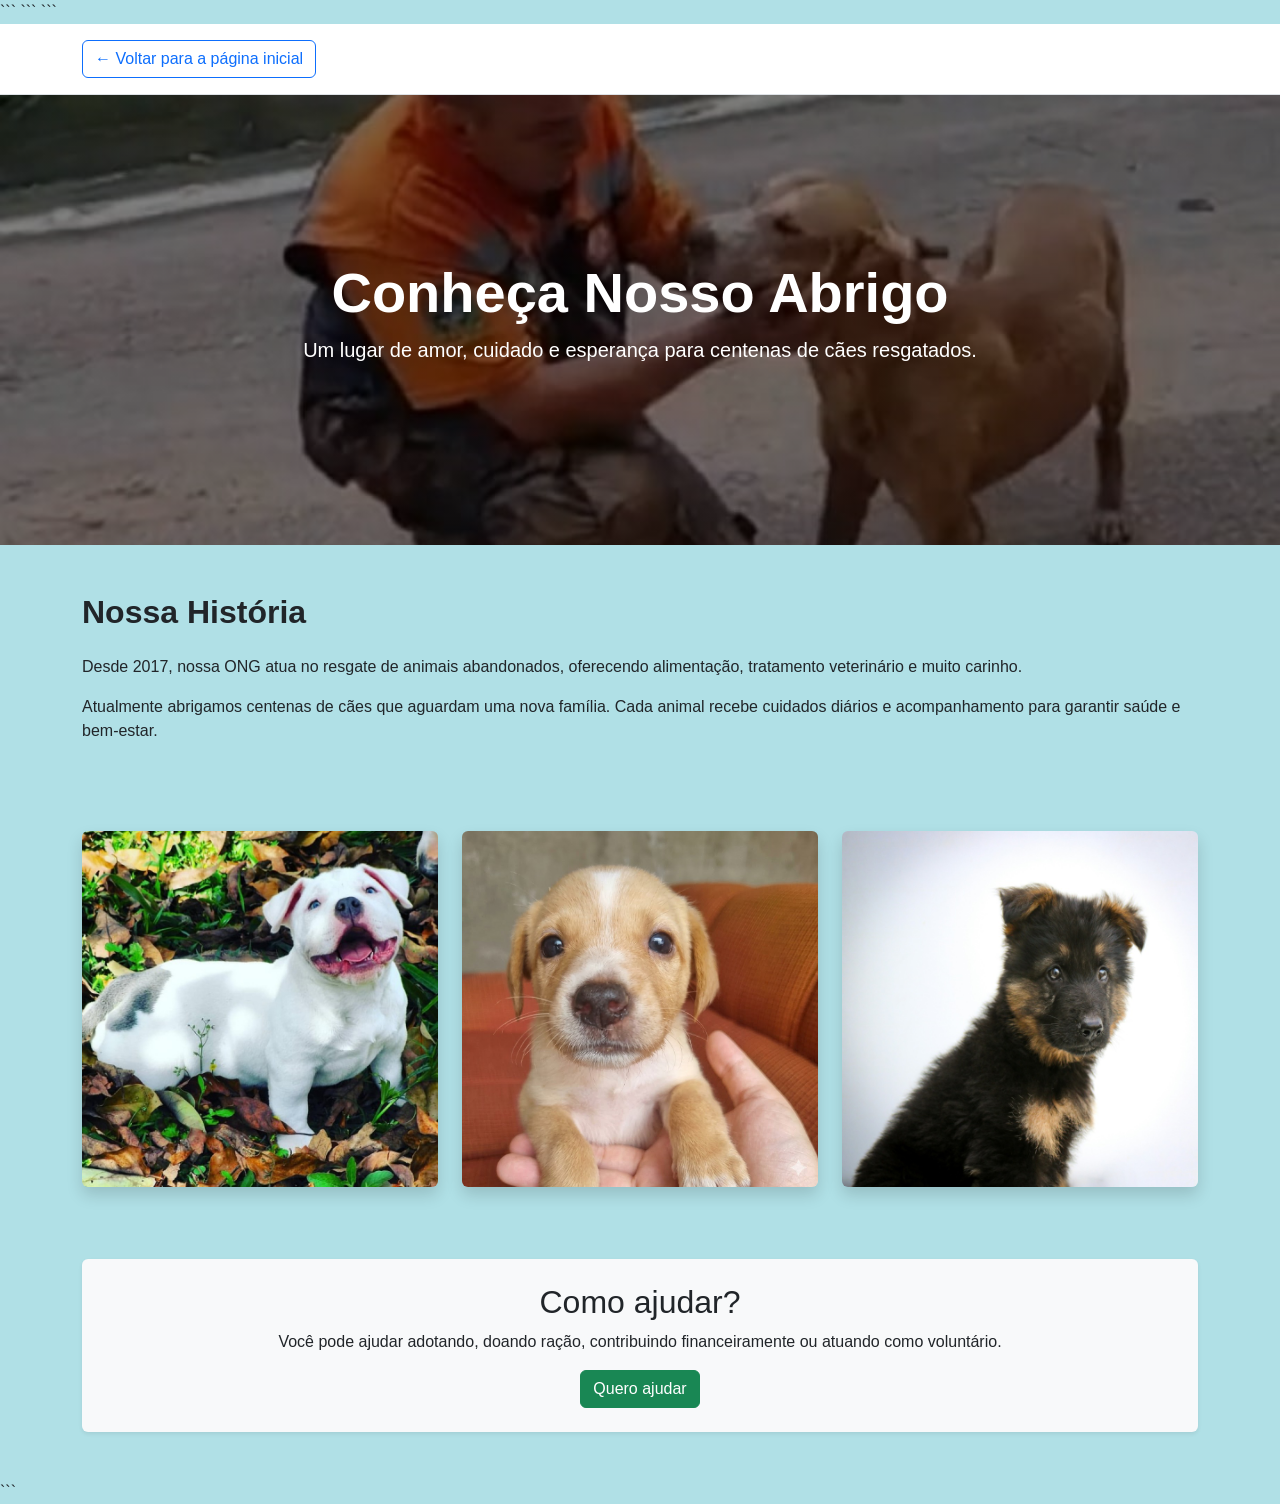
==== abrigo.html @ 2903aabc "git add ." ====
<!DOCTYPE html>

<html lang="pt-BR">
<head>
    <meta charset="UTF-8">
    <meta name="viewport" content="width=device-width, initial-scale=1.0">
    <link href="https://cdn.jsdelivr.net/npm/bootstrap@5.3.8/dist/css/bootstrap.min.css" rel="stylesheet">
    <title>Nosso Abrigo</title>

```
<style>
    body{
        background-color: #B0E0E6;
        font-family: Arial, sans-serif;
    }

    .banner{
        height: 50vh;
        background-image:
            linear-gradient(rgba(0,0,0,.5), rgba(0,0,0,.5)),
            url('./imagens/cachorro-pobre.jpg');
        background-size: cover;
        background-position: center;
        color: white;
    }
</style>
```

</head>
<body>

```
<header class="p-3 border-bottom bg-white">
    <div class="container">
        <a href="index.html" class="btn btn-outline-primary">
            ← Voltar para a página inicial
        </a>
    </div>
</header>

<section class="banner d-flex align-items-center justify-content-center text-center">
    <div>
        <h1 class="display-4 fw-bold">Conheça Nosso Abrigo</h1>
        <p class="lead">
            Um lugar de amor, cuidado e esperança para centenas de cães resgatados.
        </p>
    </div>
</section>

<section class="container py-5">
    <h2 class="fw-bold mb-4">Nossa História</h2>

    <p>
        Desde 2017, nossa ONG atua no resgate de animais abandonados,
        oferecendo alimentação, tratamento veterinário e muito carinho.
    </p>

    <p>
        Atualmente abrigamos centenas de cães que aguardam uma nova família.
        Cada animal recebe cuidados diários e acompanhamento para garantir
        saúde e bem-estar.
    </p>
</section>

<section class="container py-4">
    <div class="row g-4">

        <div class="col-md-4">
            <img src="./imagens/cachorro-branco.jpg"
                 class="img-fluid rounded shadow">
        </div>

        <div class="col-md-4">
            <img src="./imagens/cachorro-filhote.jpg"
                 class="img-fluid rounded shadow">
        </div>

        <div class="col-md-4">
            <img src="./imagens/cachorro-preto.jpg"
                 class="img-fluid rounded shadow">
        </div>

    </div>
</section>

<section class="container py-5">
    <div class="bg-light rounded p-4 shadow-sm text-center">
        <h2>Como ajudar?</h2>

        <p>
            Você pode ajudar adotando, doando ração,
            contribuindo financeiramente ou atuando como voluntário.
        </p>

        <button class="btn btn-success">
            Quero ajudar
        </button>
    </div>
</section>
```

</body>
</html>
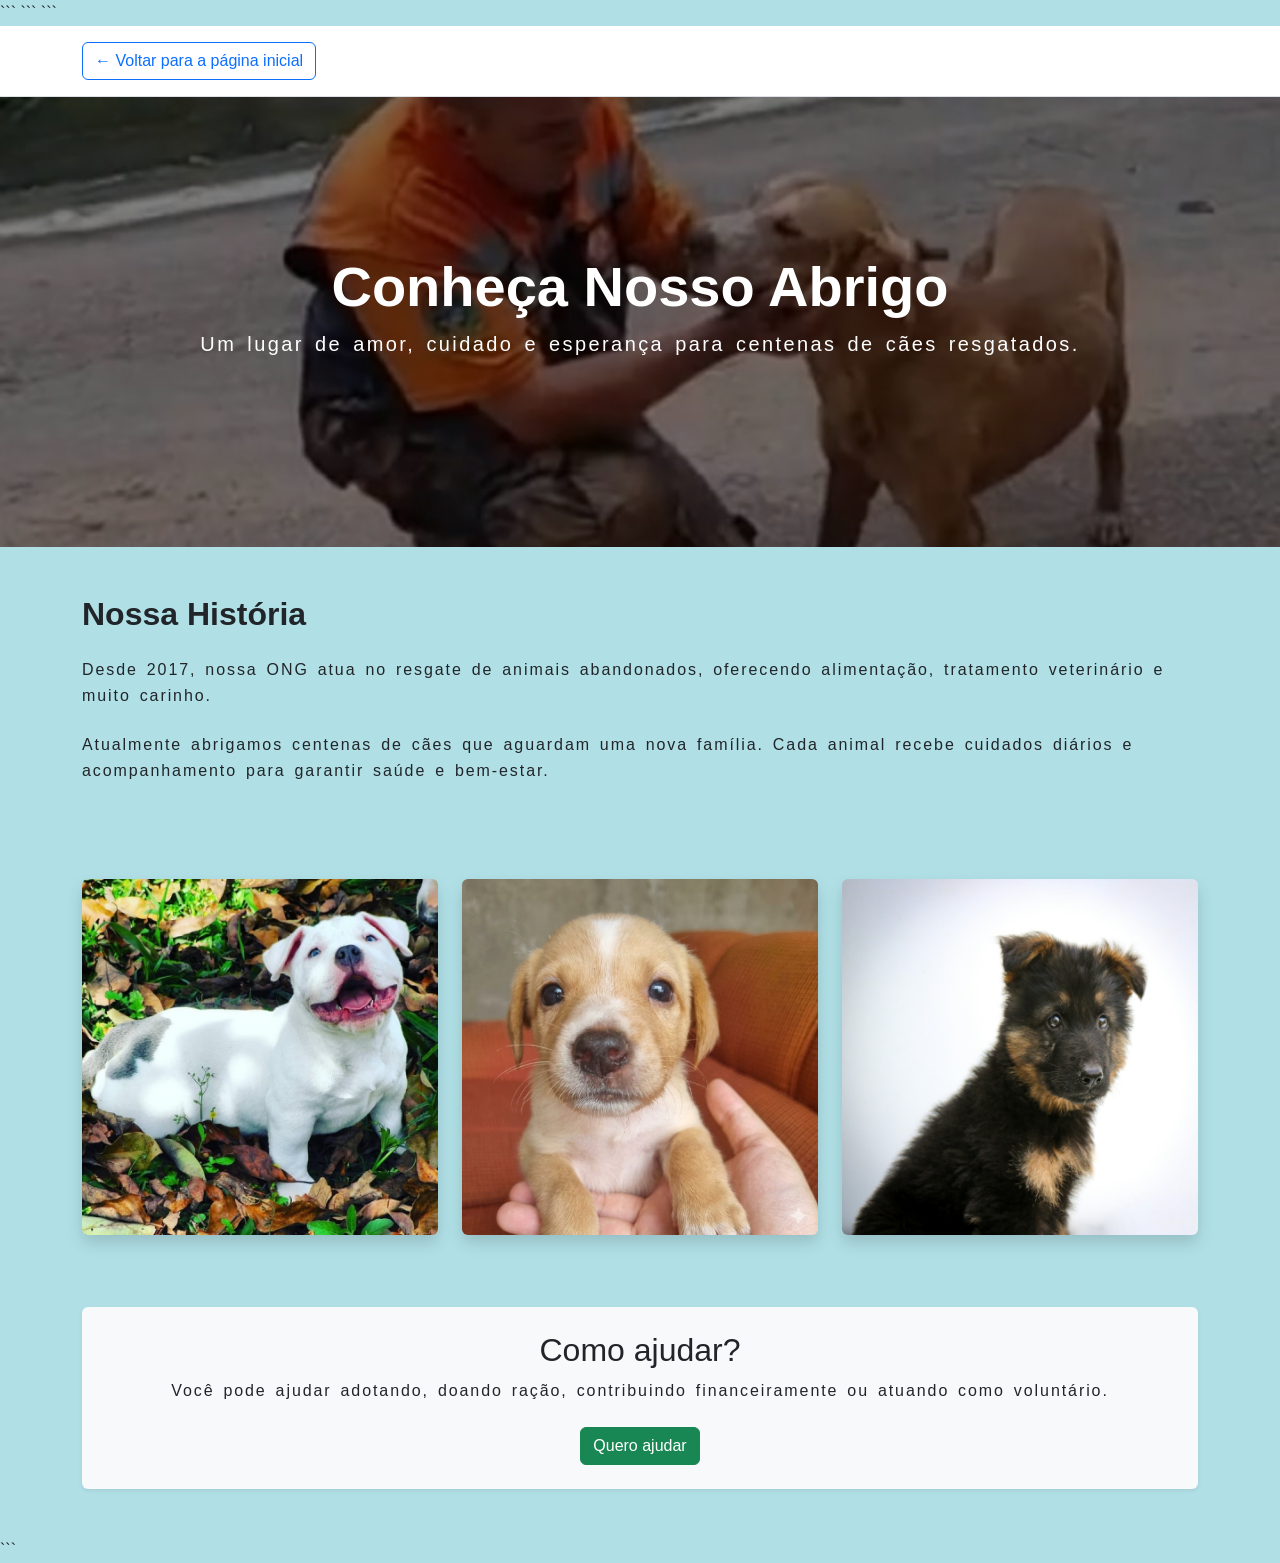
==== commit fbb83515: "Atualiza páginas com painel de acessibilidade e links CSS/JS" ====
--- a/abrigo.html
+++ b/abrigo.html
@@ -5,6 +5,7 @@
     <meta charset="UTF-8">
     <meta name="viewport" content="width=device-width, initial-scale=1.0">
     <link href="https://cdn.jsdelivr.net/npm/bootstrap@5.3.8/dist/css/bootstrap.min.css" rel="stylesheet">
+    <link rel="stylesheet" href="style.css">
     <title>Nosso Abrigo</title>
 
 ```
@@ -98,6 +99,7 @@
     </div>
 </section>
 ```
-
+    <script src="https://cdn.jsdelivr.net/npm/bootstrap@5.3.8/dist/js/bootstrap.bundle.min.js"></script>
+    <script src="acessibilidade.js"></script>
 </body>
 </html>
--- a/style.css
+++ b/style.css
@@ -0,0 +1,267 @@
+/*  CORPO DA PÁGINA */
+body {
+    background-color: #B0E0E6;
+    font-family: Arial, sans-serif;
+    min-height: 100vh;
+    display: flex;
+    flex-direction: column;
+    font-size: 100%;
+    line-height: 1.6;
+    transition: all 0.3s ease;
+}
+
+/* HEADER  */
+.header-custom {
+    background-color: white;
+    padding: 15px 0;
+    border-bottom: 2px solid #0d6efd;
+}
+
+/* BANNER */
+.banner-cadastro {
+    background: linear-gradient(135deg, #1a2a6c, #0d6efd);
+    padding: 60px 0;
+    color: white;
+    text-align: center;
+}
+
+/* CARD DO FORMULÁRIO */
+.card-cadastro {
+    background: white;
+    border-radius: 20px;
+    border: none;
+    box-shadow: 0 10px 40px rgba(0,0,0,0.15);
+    padding: 40px;
+    margin-top: -50px;
+    position: relative;
+    z-index: 10;
+}
+
+.card-cadastro .form-label {
+    font-weight: 600;
+    color: #333;
+}
+
+.card-cadastro .form-control {
+    border-radius: 10px;
+    padding: 12px 15px;
+    border: 2px solid #e0e0e0;
+    transition: all 0.3s;
+}
+
+.card-cadastro .form-control:focus {
+    border-color: #0d6efd;
+    box-shadow: 0 0 0 0.2rem rgba(13, 110, 253, 0.25);
+}
+
+/* BOTÃO AGENDAR */
+.btn-cadastrar {
+    background: linear-gradient(135deg, #0d6efd, #0a58ca);
+    color: white;
+    padding: 14px 40px;
+    border-radius: 50px;
+    font-weight: bold;
+    font-size: 1.1rem;
+    border: none;
+    transition: all 0.3s;
+    width: 100%;
+}
+
+.btn-cadastrar:hover {
+    transform: scale(1.02);
+    box-shadow: 0 5px 20px rgba(13, 110, 253, 0.4);
+    color: white;
+}
+
+/* ÍCONES NOS INPUTS */
+.input-icon {
+    position: relative;
+}
+
+.input-icon i {
+    position: absolute;
+    left: 15px;
+    top: 50%;
+    transform: translateY(-50%);
+    color: #6c757d;
+    font-size: 1.1rem;
+}
+
+.input-icon .form-control {
+    padding-left: 45px;
+}
+
+/* MENSAGEM DE SUCESSO */
+.mensagem-sucesso {
+    display: none;
+    background: linear-gradient(135deg, #198754, #157347);
+    color: white;
+    padding: 25px;
+    border-radius: 15px;
+    text-align: center;
+    animation: fadeInUp 0.6s ease;
+}
+
+.mensagem-sucesso i {
+    font-size: 4rem;
+    margin-bottom: 15px;
+}
+
+@keyframes fadeInUp {
+    from {
+        opacity: 0;
+        transform: translateY(30px);
+    }
+    to {
+        opacity: 1;
+        transform: translateY(0);
+    }
+}
+
+/* RODAPÉ */
+.footer {
+    background: linear-gradient(135deg, #1a2a6c, #0d6efd);
+    color: white;
+    padding: 40px 0 20px;
+    margin-top: auto;
+}
+
+.footer a {
+    color: #ffc107;
+    text-decoration: none;
+}
+
+.footer a:hover {
+    color: white;
+}
+
+/* RESPONSIVIDADE */
+@media (max-width: 768px) {
+    .card-cadastro {
+        padding: 25px;
+        margin-top: -30px;
+    }
+    
+    .banner-cadastro {
+        padding: 40px 0;
+    }
+}
+
+/* ESTILOS DE ACESSIBILIDADE - ABNT NBR 17225 */
+
+/* 5.12.7 - Espaçamento entre linhas */
+p, .text-content, .lead, .form-label {
+    line-height: 1.6;
+}
+
+/* 5.12.2 - Espaçamento entre palavras */
+p, .text-content {
+    word-spacing: 0.16em;
+    letter-spacing: 0.12em;
+}
+
+/* ---- 5.12.1 - Alinhamento justificado ---- */
+.text-justify {
+    text-align: justify;
+}
+
+/* 5.12.3 - Espaçamento entre parágrafos */
+p {
+    margin-bottom: 1.5em;
+}
+
+/* Painel de Acessibilidade */
+.acessibilidade-panel {
+    background-color: #f8f9fa !important;
+    padding: 8px 0;
+    border-bottom: 1px solid #ddd;
+    position: sticky;
+    top: 0;
+    z-index: 999;
+}
+
+.acessibilidade-panel .btn-group {
+    gap: 4px;
+}
+
+/* 5.11.2 - Contraste Alto (7:1)  */
+body.contraste-alto {
+    background-color: #FFFFFF !important;
+    color: #000000 !important;
+}
+
+body.contraste-alto .card-cadastro,
+body.contraste-alto .card,
+body.contraste-alto .header-custom {
+    background-color: #FFFFFF !important;
+    color: #000000 !important;
+    border-color: #000000 !important;
+}
+
+body.contraste-alto .form-control {
+    background-color: #FFFFFF !important;
+    color: #000000 !important;
+    border: 2px solid #000000 !important;
+}
+
+body.contraste-alto .btn-primary,
+body.contraste-alto .btn-cadastrar {
+    background-color: #000000 !important;
+    color: #FFFFFF !important;
+    border-color: #000000 !important;
+}
+
+body.contraste-alto a {
+    color: #0000EE !important;
+}
+
+body.contraste-alto .footer {
+    background: #000000 !important;
+}
+
+body.contraste-alto .banner-cadastro {
+    background: #000000 !important;
+}
+
+/* Modo Escuro  */
+body.contraste-escuro {
+    background-color: #1A1A1A !important;
+    color: #E0E0E0 !important;
+}
+
+body.contraste-escuro .card-cadastro,
+body.contraste-escuro .card,
+body.contraste-escuro .header-custom {
+    background-color: #2D2D2D !important;
+    color: #E0E0E0 !important;
+    border-color: #444444 !important;
+}
+
+body.contraste-escuro .form-control {
+    background-color: #333333 !important;
+    color: #E0E0E0 !important;
+    border: 2px solid #555555 !important;
+}
+
+body.contraste-escuro .form-control:focus {
+    border-color: #4A9EFF !important;
+    box-shadow: 0 0 0 0.2rem rgba(74, 158, 255, 0.25);
+}
+
+body.contraste-escuro .btn-primary,
+body.contraste-escuro .btn-cadastrar {
+    background-color: #0D6EFD !important;
+    color: #FFFFFF !important;
+}
+
+body.contraste-escuro a {
+    color: #4A9EFF !important;
+}
+
+body.contraste-escuro .footer {
+    background: #0D0D0D !important;
+}
+
+body.contraste-escuro .banner-cadastro {
+    background: #0D0D0D !important;
+}
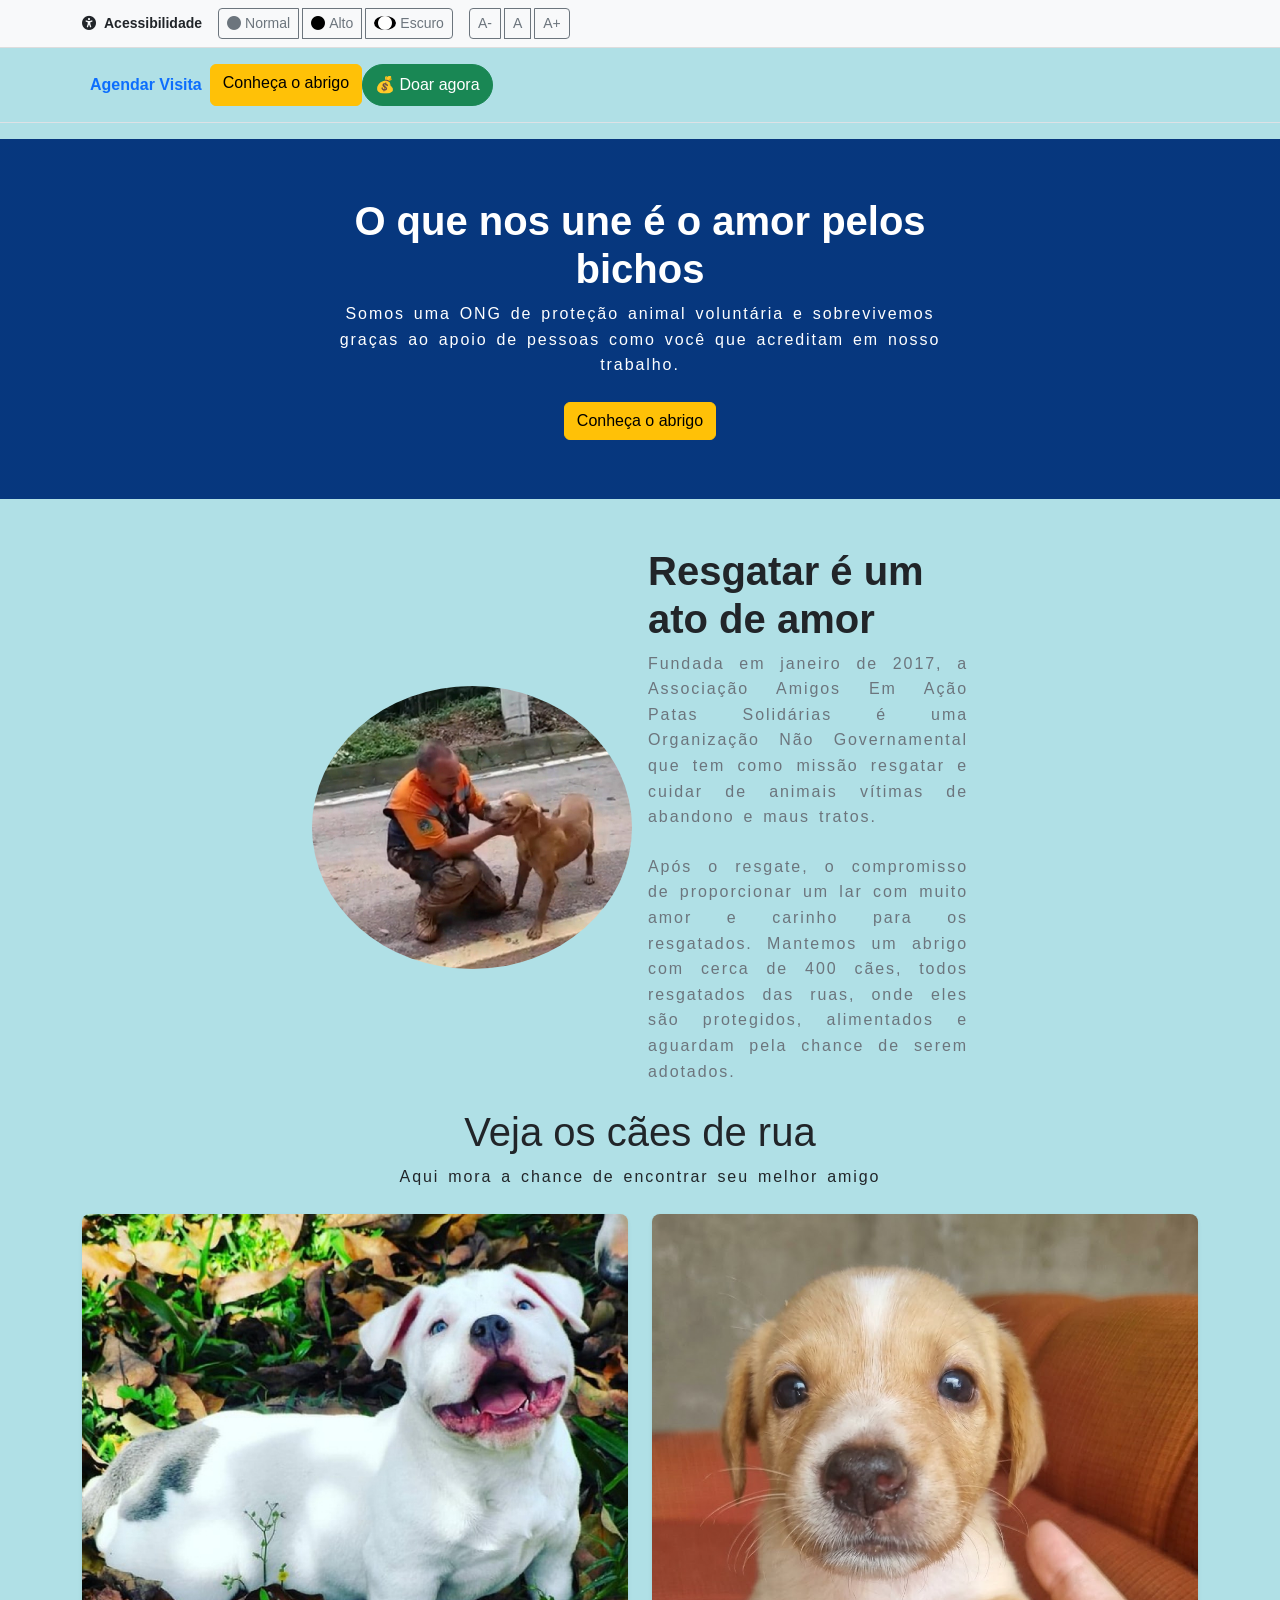
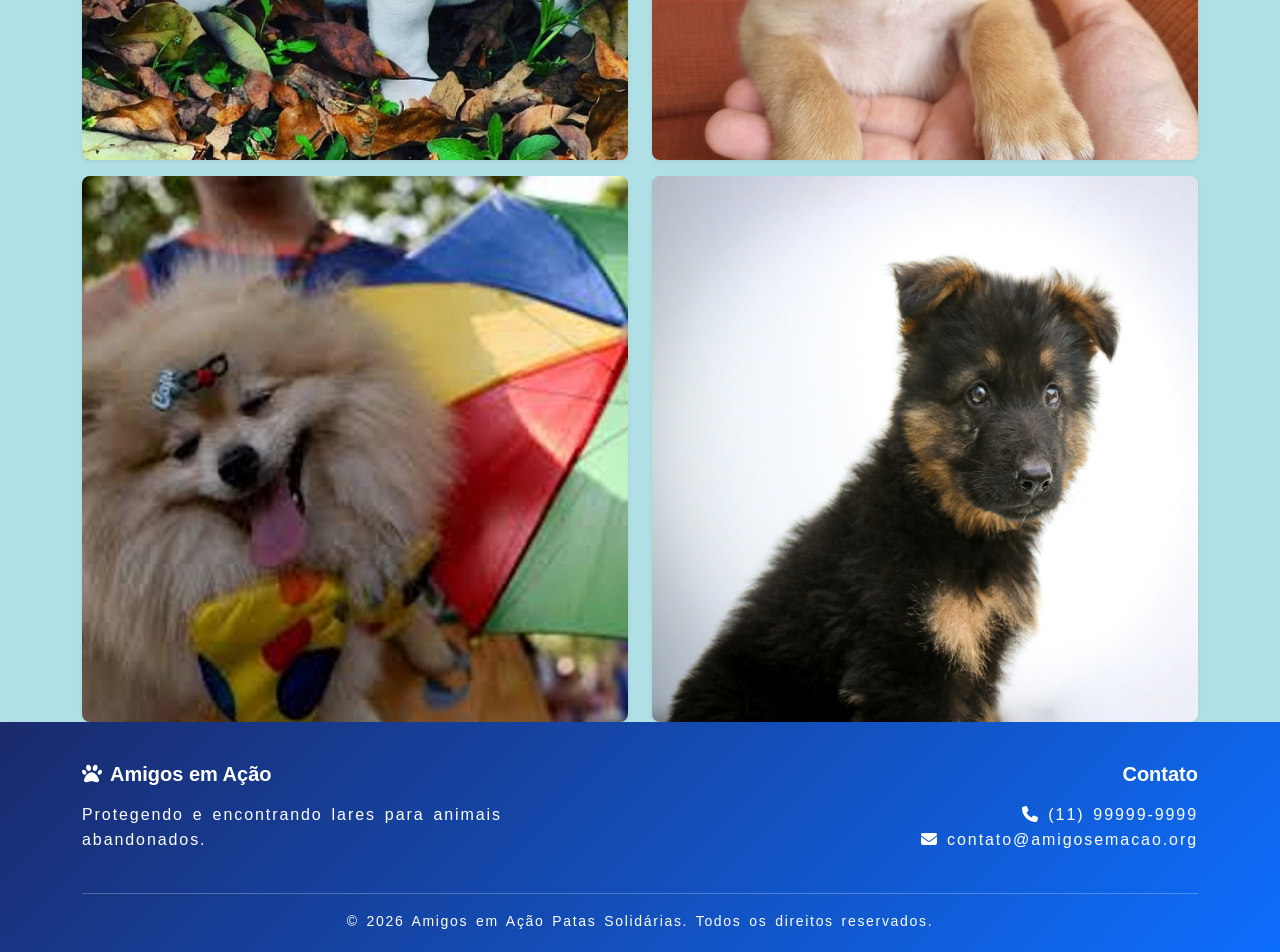
==== commit 70e1796a: "abrigo.html com acessibilidade" ====
--- a/abrigo.html
+++ b/abrigo.html
@@ -1,105 +1,134 @@
 <!DOCTYPE html>
-
 <html lang="pt-BR">
 <head>
     <meta charset="UTF-8">
     <meta name="viewport" content="width=device-width, initial-scale=1.0">
     <link href="https://cdn.jsdelivr.net/npm/bootstrap@5.3.8/dist/css/bootstrap.min.css" rel="stylesheet">
+    <link rel="stylesheet" href="https://cdnjs.cloudflare.com/ajax/libs/font-awesome/6.4.0/css/all.min.css">
     <link rel="stylesheet" href="style.css">
-    <title>Nosso Abrigo</title>
-
-```
-<style>
-    body{
-        background-color: #B0E0E6;
-        font-family: Arial, sans-serif;
-    }
-
-    .banner{
-        height: 50vh;
-        background-image:
-            linear-gradient(rgba(0,0,0,.5), rgba(0,0,0,.5)),
-            url('./imagens/cachorro-pobre.jpg');
-        background-size: cover;
-        background-position: center;
-        color: white;
-    }
-</style>
-```
-
+    <title>Amigos em Ação</title>
 </head>
 <body>
 
-```
-<header class="p-3 border-bottom bg-white">
-    <div class="container">
-        <a href="index.html" class="btn btn-outline-primary">
-            ← Voltar para a página inicial
-        </a>
+    
+    <div class="acessibilidade-panel">
+        <div class="container">
+            <div class="d-flex flex-wrap align-items-center gap-3">
+                <span class="fw-bold small">
+                    <i class="fas fa-universal-access me-2"></i>Acessibilidade
+                </span>
+                
+                <div class="btn-group btn-group-sm">
+                    <button class="btn btn-outline-secondary" onclick="contrasteNormal()" title="Modo normal">
+                        <i class="fas fa-circle me-1"></i>Normal
+                    </button>
+                    <button class="btn btn-outline-secondary" onclick="contrasteAlto()" title="Alto contraste">
+                        <i class="fas fa-circle me-1" style="color: #000;"></i>Alto
+                    </button>
+                    <button class="btn btn-outline-secondary" onclick="contrasteEscuro()" title="Modo escuro">
+                        <i class="fas fa-circle me-1" style="color: #fff; background: #000; border-radius: 50%; padding: 0 4px;"></i>Escuro
+                    </button>
+                </div>
+                
+                <div class="btn-group btn-group-sm">
+                    <button class="btn btn-outline-secondary" onclick="fonteMenor()" title="Diminuir fonte">A-</button>
+                    <button class="btn btn-outline-secondary" onclick="fonteNormal()" title="Fonte normal">A</button>
+                    <button class="btn btn-outline-secondary" onclick="fonteMaior()" title="Aumentar fonte">A+</button>
+                </div>
+            </div>
+        </div>
     </div>
-</header>
 
-<section class="banner d-flex align-items-center justify-content-center text-center">
-    <div>
-        <h1 class="display-4 fw-bold">Conheça Nosso Abrigo</h1>
-        <p class="lead">
-            Um lugar de amor, cuidado e esperança para centenas de cães resgatados.
-        </p>
+    
+    <header class="p-3 mb-3 border-bottom">
+        <div class="container">
+            <div class="d-flex flex-wrap align-items-center justify-content-center justify-content-lg-start">
+                <ul class="nav col-12 col-lg-auto me-lg-auto mb-2 justify-content-center mb-md-0"> 
+                    <li><a href="cadastro.html" class="nav-link px-2 link-primary fw-bold">Agendar Visita</a></li> 
+                    <a href="abrigo.html" class="btn btn-warning">Conheça o abrigo</a>
+                    <button class="btn btn-success rounded-pill">💰 Doar agora</button>
+                </ul>
+            </div>
+        </div>  
+    </header>
+
+    
+    <div class="bg-primary text-center d-flex align-items-center justify-content-center text-white"
+        style="background-image: linear-gradient(rgba(0,0,0,0.5), rgba(0,0,0,0.5)), url('./imagens/cachorro-maldito.jpg'); background-size: cover; background-repeat: no-repeat; background-position: center; min-height: 40vh;">
+        <div class="w-50">
+            <h1 class="fw-bold">O que nos une é o amor pelos bichos</h1>
+            <p class="fw-lighter">Somos uma ONG de proteção animal voluntária e sobrevivemos graças ao apoio de pessoas como você que acreditam em nosso trabalho.</p>
+            <a href="abrigo.html" class="btn btn-warning">Conheça o abrigo</a>
+        </div>
     </div>
-</section>
 
-<section class="container py-5">
-    <h2 class="fw-bold mb-4">Nossa História</h2>
+    
+    <div class="d-flex flex-row align-items-center justify-content-center mt-5 gap-3">
+        <img src="./imagens/cachorro-pobre.jpg" class="rounded-circle w-25" alt="Cachorro caramelo olhando com olhos tristes">
+        <div class="w-25">
+            <h1 class="fw-bold">Resgatar é um ato de amor</h1>
+            <p class="text-secondary text-wrap text-justify">
+                Fundada em janeiro de 2017, a Associação Amigos Em Ação Patas Solidárias 
+                é uma Organização Não Governamental que tem como missão resgatar e cuidar de animais vítimas de abandono e maus tratos.
+            </p>
+            <p class="text-secondary text-wrap text-justify">
+                Após o resgate, o compromisso de proporcionar um lar com muito amor e carinho para os resgatados.
+                Mantemos um abrigo com cerca de 400 cães, todos resgatados das ruas, onde eles são protegidos, alimentados e aguardam pela 
+                chance de serem adotados.
+            </p>
+        </div>
+    </div>
 
-    <p>
-        Desde 2017, nossa ONG atua no resgate de animais abandonados,
-        oferecendo alimentação, tratamento veterinário e muito carinho.
-    </p>
+    
+    <div class="text-center">
+        <h1>Veja os cães de rua</h1>
+        <p>Aqui mora a chance de encontrar seu melhor amigo</p>
+        <div class="container text-center">
+            <div class="row row-cols-2 row-gap-3">
+                <div class="col">
+                    <img src="./imagens/cachorro-branco.jpg" class="img-fluid rounded-3 shadow-sm" alt="Cachorro branco deitado em um gramado, olhando para a câmera de forma carinhosa">
+                </div>
+                <div class="col">
+                    <img src="./imagens/cachorro-filhote.jpg" class="img-fluid rounded-3 shadow-sm" alt="Filhote de cachorro marrom brincando com uma bolinha vermelha">
+                </div>
+                <div class="col">
+                    <img src="./imagens/cachorro_fofo.jpg" class="img-fluid rounded-3 shadow-sm" alt="Cachorro fofo usando uma roupinha azul">
+                </div>
+                <div class="col">
+                    <img src="./imagens/cachorro-preto.jpg" class="img-fluid rounded-3 shadow-sm" alt="Cachorro preto e branco olhando para a câmera">
+                </div>
+            </div>
+        </div>
+    </div>
 
-    <p>
-        Atualmente abrigamos centenas de cães que aguardam uma nova família.
-        Cada animal recebe cuidados diários e acompanhamento para garantir
-        saúde e bem-estar.
-    </p>
-</section>
+    
+    <footer class="footer">
+        <div class="container">
+            <div class="row g-4">
+                <div class="col-md-6">
+                    <h5 class="fw-bold mb-3">
+                        <i class="fas fa-paw me-2"></i>Amigos em Ação
+                    </h5>
+                    <p>Protegendo e encontrando lares para animais abandonados.</p>
+                </div>
+                <div class="col-md-6 text-md-end">
+                    <h5 class="fw-bold mb-3">Contato</h5>
+                    <p>
+                        <i class="fas fa-phone me-2"></i>(11) 99999-9999<br>
+                        <i class="fas fa-envelope me-2"></i>contato@amigosemacao.org
+                    </p>
+                </div>
+            </div>
+            <hr class="border-light mt-3">
+            <p class="text-center mb-0 small">
+                &copy; 2026 Amigos em Ação Patas Solidárias. Todos os direitos reservados.
+            </p>
+        </div>
+    </footer>
 
-<section class="container py-4">
-    <div class="row g-4">
-
-        <div class="col-md-4">
-            <img src="./imagens/cachorro-branco.jpg"
-                 class="img-fluid rounded shadow">
-        </div>
-
-        <div class="col-md-4">
-            <img src="./imagens/cachorro-filhote.jpg"
-                 class="img-fluid rounded shadow">
-        </div>
-
-        <div class="col-md-4">
-            <img src="./imagens/cachorro-preto.jpg"
-                 class="img-fluid rounded shadow">
-        </div>
-
-    </div>
-</section>
-
-<section class="container py-5">
-    <div class="bg-light rounded p-4 shadow-sm text-center">
-        <h2>Como ajudar?</h2>
-
-        <p>
-            Você pode ajudar adotando, doando ração,
-            contribuindo financeiramente ou atuando como voluntário.
-        </p>
-
-        <button class="btn btn-success">
-            Quero ajudar
-        </button>
-    </div>
-</section>
-```
+   
     <script src="https://cdn.jsdelivr.net/npm/bootstrap@5.3.8/dist/js/bootstrap.bundle.min.js"></script>
     <script src="acessibilidade.js"></script>
+
 </body>
-</html>
+</html>
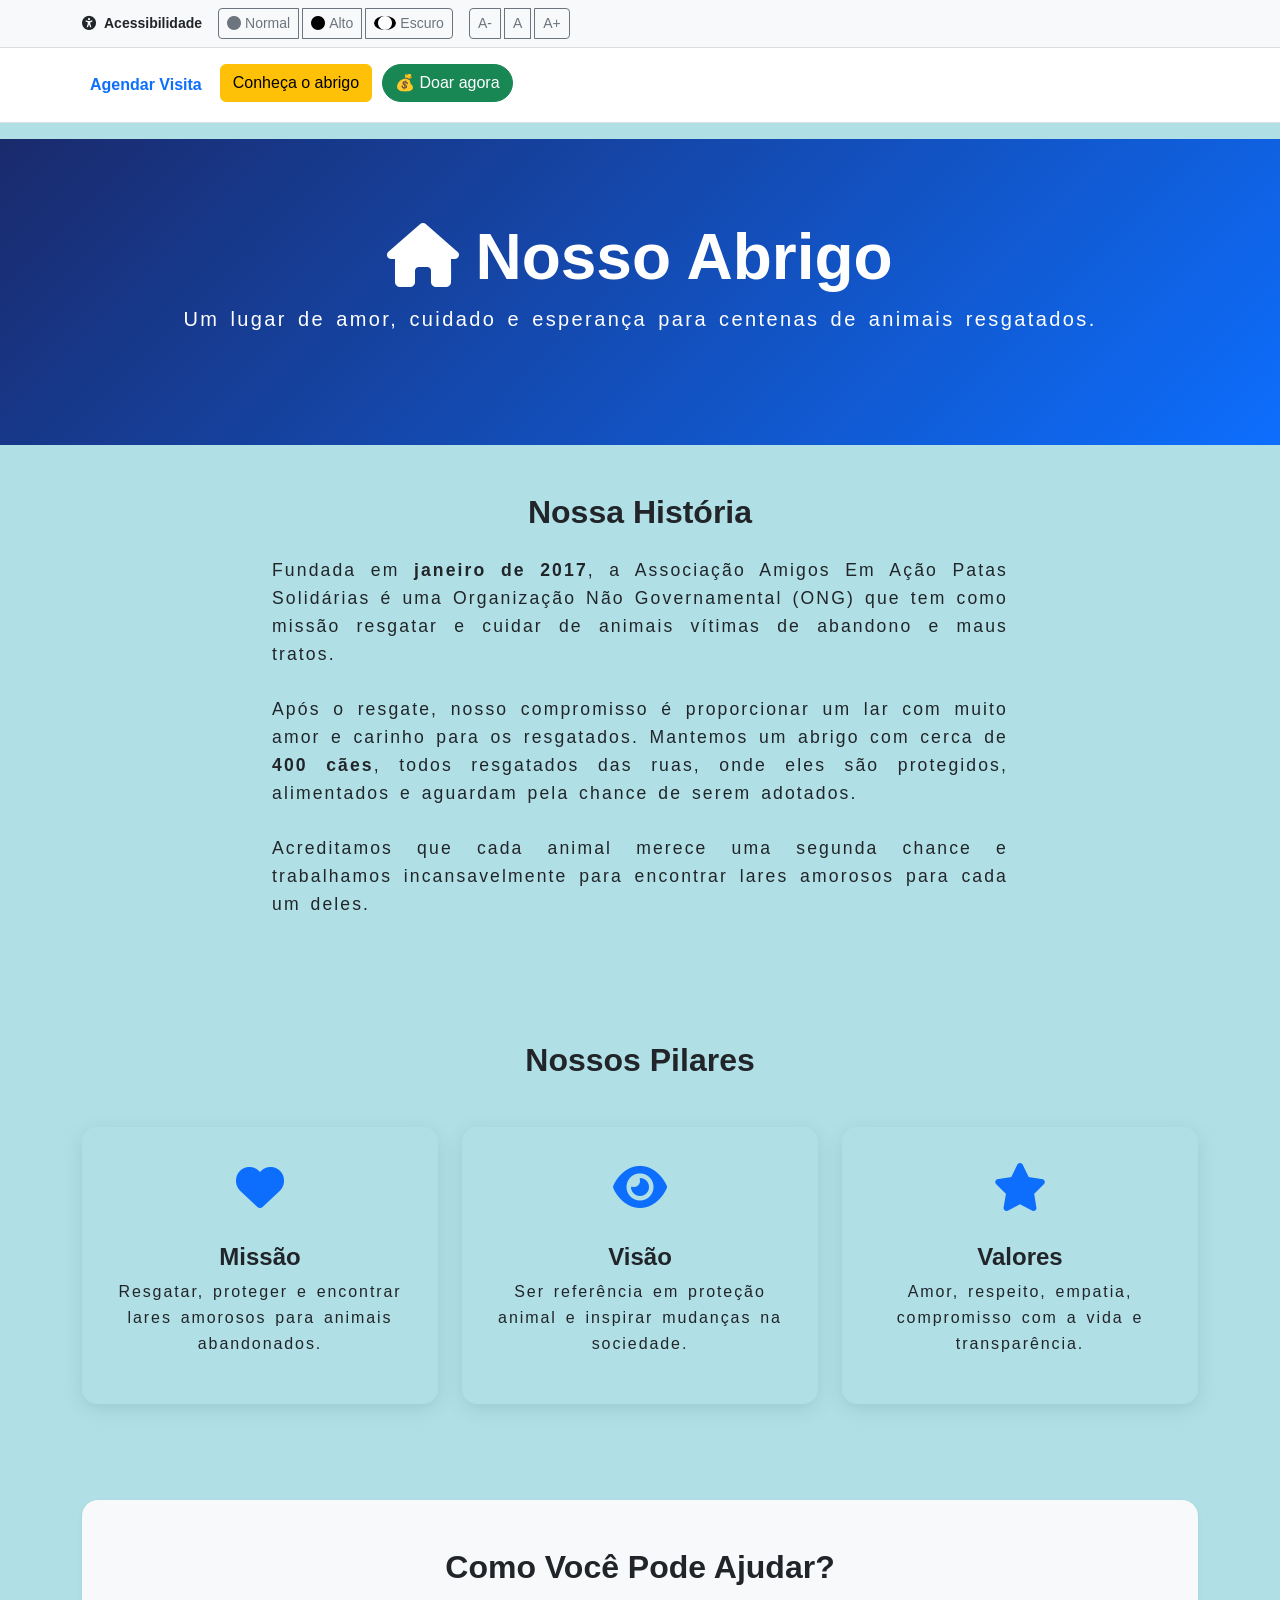
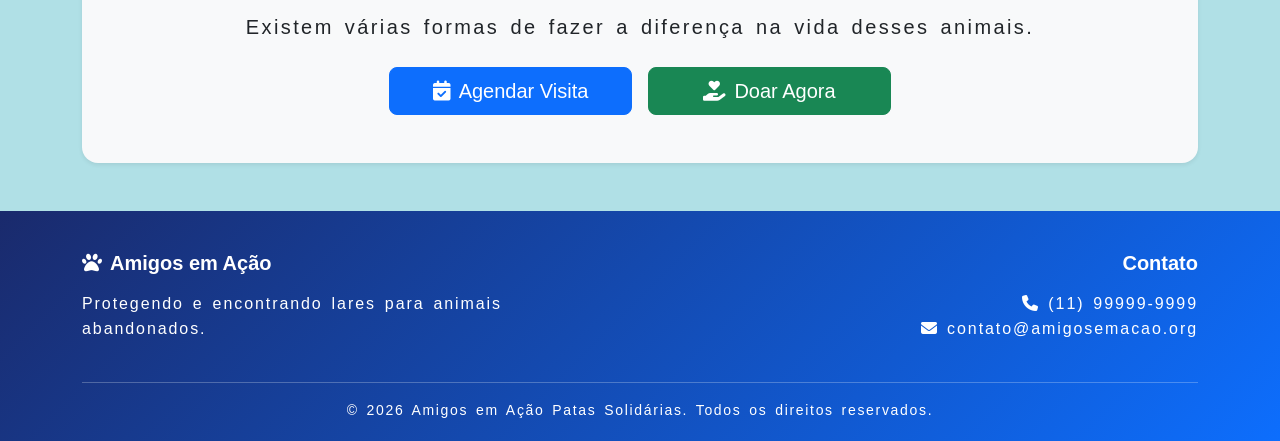
==== commit 41c21893: "Arrumando e adicionando pagina abrigo.html" ====
--- a/abrigo.html
+++ b/abrigo.html
@@ -6,18 +6,40 @@
     <link href="https://cdn.jsdelivr.net/npm/bootstrap@5.3.8/dist/css/bootstrap.min.css" rel="stylesheet">
     <link rel="stylesheet" href="https://cdnjs.cloudflare.com/ajax/libs/font-awesome/6.4.0/css/all.min.css">
     <link rel="stylesheet" href="style.css">
-    <title>Amigos em Ação</title>
+    <title>Nosso Abrigo - Amigos em Ação</title>
+    <style>
+        .banner-abrigo {
+            background: linear-gradient(135deg, #1a2a6c, #0d6efd);
+            padding: 80px 0;
+            color: white;
+            text-align: center;
+        }
+        .card-missao {
+            border: none;
+            border-radius: 15px;
+            box-shadow: 0 5px 20px rgba(0,0,0,0.1);
+            transition: transform 0.3s;
+            height: 100%;
+        }
+        .card-missao:hover {
+            transform: translateY(-5px);
+        }
+        .icone-missao {
+            font-size: 3rem;
+            color: #0d6efd;
+            margin-bottom: 15px;
+        }
+    </style>
 </head>
 <body>
 
-    
+    <!-- ===== PAINEL DE ACESSIBILIDADE ===== -->
     <div class="acessibilidade-panel">
         <div class="container">
             <div class="d-flex flex-wrap align-items-center gap-3">
                 <span class="fw-bold small">
                     <i class="fas fa-universal-access me-2"></i>Acessibilidade
                 </span>
-                
                 <div class="btn-group btn-group-sm">
                     <button class="btn btn-outline-secondary" onclick="contrasteNormal()" title="Modo normal">
                         <i class="fas fa-circle me-1"></i>Normal
@@ -29,7 +51,6 @@
                         <i class="fas fa-circle me-1" style="color: #fff; background: #000; border-radius: 50%; padding: 0 4px;"></i>Escuro
                     </button>
                 </div>
-                
                 <div class="btn-group btn-group-sm">
                     <button class="btn btn-outline-secondary" onclick="fonteMenor()" title="Diminuir fonte">A-</button>
                     <button class="btn btn-outline-secondary" onclick="fonteNormal()" title="Fonte normal">A</button>
@@ -39,69 +60,113 @@
         </div>
     </div>
 
-    
-    <header class="p-3 mb-3 border-bottom">
+    <!-- ===== HEADER ===== -->
+    <header class="p-3 mb-3 border-bottom bg-white">
         <div class="container">
             <div class="d-flex flex-wrap align-items-center justify-content-center justify-content-lg-start">
-                <ul class="nav col-12 col-lg-auto me-lg-auto mb-2 justify-content-center mb-md-0"> 
-                    <li><a href="cadastro.html" class="nav-link px-2 link-primary fw-bold">Agendar Visita</a></li> 
-                    <a href="abrigo.html" class="btn btn-warning">Conheça o abrigo</a>
-                    <button class="btn btn-success rounded-pill">💰 Doar agora</button>
+                <ul class="nav col-12 col-lg-auto me-lg-auto mb-2 justify-content-center mb-md-0">
+                    <li><a href="cadastro.html" class="nav-link px-2 link-primary fw-bold">Agendar Visita</a></li>
+                    <li><a href="abrigo.html" class="btn btn-warning" style="margin-left: 10px;">Conheça o abrigo</a></li>
+                    <li><button class="btn btn-success rounded-pill" style="margin-left: 10px;">💰 Doar agora</button></li>
                 </ul>
             </div>
-        </div>  
+        </div>
     </header>
 
-    
-    <div class="bg-primary text-center d-flex align-items-center justify-content-center text-white"
-        style="background-image: linear-gradient(rgba(0,0,0,0.5), rgba(0,0,0,0.5)), url('./imagens/cachorro-maldito.jpg'); background-size: cover; background-repeat: no-repeat; background-position: center; min-height: 40vh;">
-        <div class="w-50">
-            <h1 class="fw-bold">O que nos une é o amor pelos bichos</h1>
-            <p class="fw-lighter">Somos uma ONG de proteção animal voluntária e sobrevivemos graças ao apoio de pessoas como você que acreditam em nosso trabalho.</p>
-            <a href="abrigo.html" class="btn btn-warning">Conheça o abrigo</a>
-        </div>
-    </div>
-
-    
-    <div class="d-flex flex-row align-items-center justify-content-center mt-5 gap-3">
-        <img src="./imagens/cachorro-pobre.jpg" class="rounded-circle w-25" alt="Cachorro caramelo olhando com olhos tristes">
-        <div class="w-25">
-            <h1 class="fw-bold">Resgatar é um ato de amor</h1>
-            <p class="text-secondary text-wrap text-justify">
-                Fundada em janeiro de 2017, a Associação Amigos Em Ação Patas Solidárias 
-                é uma Organização Não Governamental que tem como missão resgatar e cuidar de animais vítimas de abandono e maus tratos.
-            </p>
-            <p class="text-secondary text-wrap text-justify">
-                Após o resgate, o compromisso de proporcionar um lar com muito amor e carinho para os resgatados.
-                Mantemos um abrigo com cerca de 400 cães, todos resgatados das ruas, onde eles são protegidos, alimentados e aguardam pela 
-                chance de serem adotados.
+    <!-- ===== BANNER DO ABRIGO ===== -->
+    <section class="banner-abrigo">
+        <div class="container">
+            <h1 class="display-3 fw-bold">
+                <i class="fas fa-home me-3"></i>Nosso Abrigo
+            </h1>
+            <p class="lead">
+                Um lugar de amor, cuidado e esperança para centenas de animais resgatados.
             </p>
         </div>
-    </div>
+    </section>
 
-    
-    <div class="text-center">
-        <h1>Veja os cães de rua</h1>
-        <p>Aqui mora a chance de encontrar seu melhor amigo</p>
-        <div class="container text-center">
-            <div class="row row-cols-2 row-gap-3">
-                <div class="col">
-                    <img src="./imagens/cachorro-branco.jpg" class="img-fluid rounded-3 shadow-sm" alt="Cachorro branco deitado em um gramado, olhando para a câmera de forma carinhosa">
+    <!-- ===== NOSSA HISTÓRIA ===== -->
+    <section class="container py-5">
+        <div class="row justify-content-center">
+            <div class="col-lg-8 text-center">
+                <h2 class="fw-bold mb-4">Nossa História</h2>
+                <p class="text-justify" style="font-size: 1.1rem;">
+                    Fundada em <strong>janeiro de 2017</strong>, a Associação Amigos Em Ação Patas Solidárias 
+                    é uma Organização Não Governamental (ONG) que tem como missão resgatar e cuidar 
+                    de animais vítimas de abandono e maus tratos.
+                </p>
+                <p class="text-justify" style="font-size: 1.1rem;">
+                    Após o resgate, nosso compromisso é proporcionar um lar com muito amor e carinho 
+                    para os resgatados. Mantemos um abrigo com cerca de <strong>400 cães</strong>, 
+                    todos resgatados das ruas, onde eles são protegidos, alimentados e aguardam pela 
+                    chance de serem adotados.
+                </p>
+                <p class="text-justify" style="font-size: 1.1rem;">
+                    Acreditamos que cada animal merece uma segunda chance e trabalhamos incansavelmente 
+                    para encontrar lares amorosos para cada um deles.
+                </p>
+            </div>
+        </div>
+    </section>
+
+    <!-- ===== MISSÃO, VISÃO E VALORES ===== -->
+    <section class="container py-5">
+        <h2 class="fw-bold text-center mb-5">Nossos Pilares</h2>
+        <div class="row g-4">
+            <div class="col-md-4">
+                <div class="card-missao p-4 text-center">
+                    <div class="icone-missao">
+                        <i class="fas fa-heart"></i>
+                    </div>
+                    <h4 class="fw-bold">Missão</h4>
+                    <p>Resgatar, proteger e encontrar lares amorosos para animais abandonados.</p>
                 </div>
-                <div class="col">
-                    <img src="./imagens/cachorro-filhote.jpg" class="img-fluid rounded-3 shadow-sm" alt="Filhote de cachorro marrom brincando com uma bolinha vermelha">
+            </div>
+            <div class="col-md-4">
+                <div class="card-missao p-4 text-center">
+                    <div class="icone-missao">
+                        <i class="fas fa-eye"></i>
+                    </div>
+                    <h4 class="fw-bold">Visão</h4>
+                    <p>Ser referência em proteção animal e inspirar mudanças na sociedade.</p>
                 </div>
-                <div class="col">
-                    <img src="./imagens/cachorro_fofo.jpg" class="img-fluid rounded-3 shadow-sm" alt="Cachorro fofo usando uma roupinha azul">
-                </div>
-                <div class="col">
-                    <img src="./imagens/cachorro-preto.jpg" class="img-fluid rounded-3 shadow-sm" alt="Cachorro preto e branco olhando para a câmera">
+            </div>
+            <div class="col-md-4">
+                <div class="card-missao p-4 text-center">
+                    <div class="icone-missao">
+                        <i class="fas fa-star"></i>
+                    </div>
+                    <h4 class="fw-bold">Valores</h4>
+                    <p>Amor, respeito, empatia, compromisso com a vida e transparência.</p>
                 </div>
             </div>
         </div>
-    </div>
+    </section>
 
-    
+    <!-- ===== COMO AJUDAR ===== -->
+    <section class="container py-5">
+        <div class="bg-light rounded-4 p-5 text-center shadow-sm">
+            <h2 class="fw-bold mb-4">Como Você Pode Ajudar?</h2>
+            <p class="lead mb-4">
+                Existem várias formas de fazer a diferença na vida desses animais.
+            </p>
+            <div class="row g-3 justify-content-center">
+                <div class="col-md-3">
+                    <a href="cadastro.html" class="btn btn-primary btn-lg w-100">
+                        <i class="fas fa-calendar-check me-2"></i>Agendar Visita
+                    </a>
+                </div>
+                <div class="col-md-3">
+                    <button class="btn btn-success btn-lg w-100">
+                        <i class="fas fa-hand-holding-heart me-2"></i>Doar Agora
+                    </button>
+                </div>
+                
+            </div>
+        </div>
+    </section>
+
+    <!-- ===== FOOTER ===== -->
     <footer class="footer">
         <div class="container">
             <div class="row g-4">
@@ -126,7 +191,7 @@
         </div>
     </footer>
 
-   
+    <!-- ===== JAVASCRIPT ===== -->
     <script src="https://cdn.jsdelivr.net/npm/bootstrap@5.3.8/dist/js/bootstrap.bundle.min.js"></script>
     <script src="acessibilidade.js"></script>
 
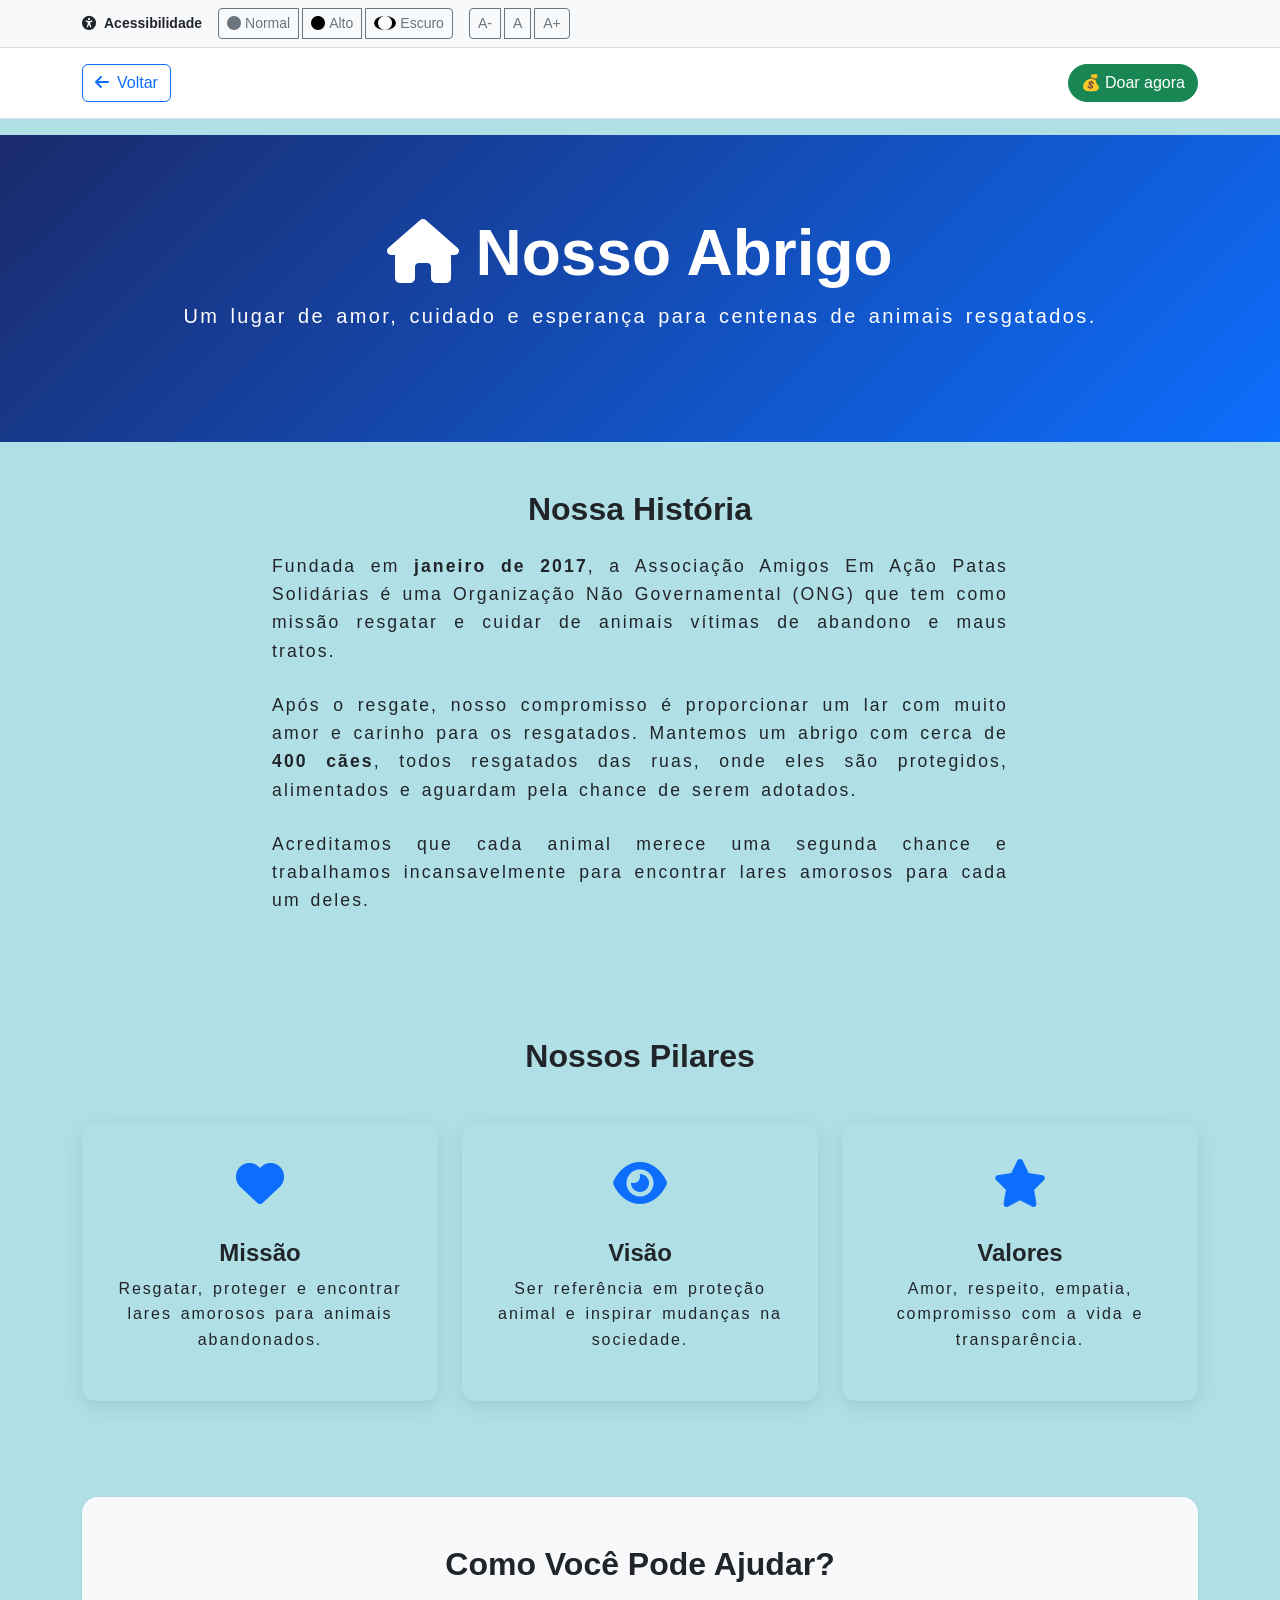
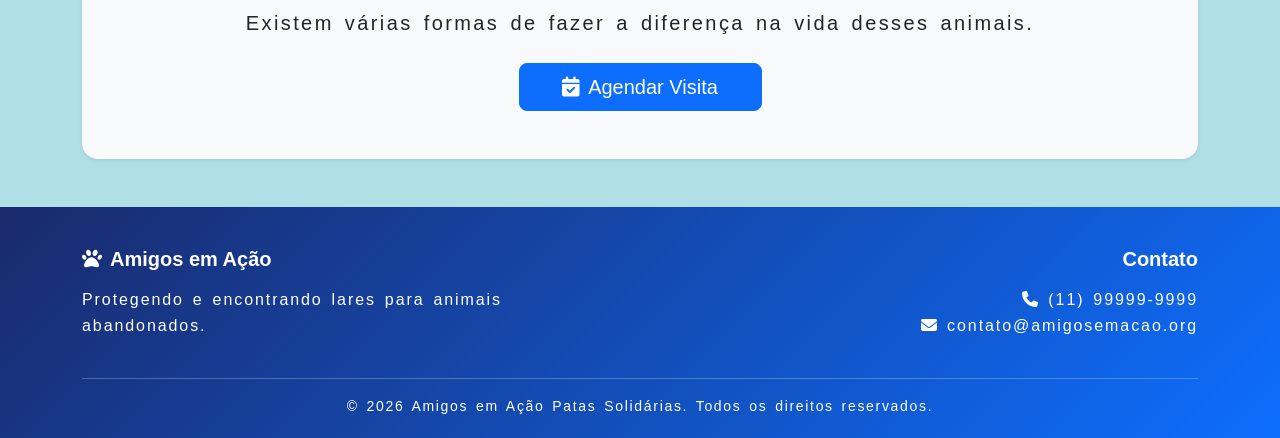
==== commit 47c9a310: "Modificando alguns botões, como o de doação e o de voltar" ====
--- a/abrigo.html
+++ b/abrigo.html
@@ -63,12 +63,14 @@
     <!-- ===== HEADER ===== -->
     <header class="p-3 mb-3 border-bottom bg-white">
         <div class="container">
-            <div class="d-flex flex-wrap align-items-center justify-content-center justify-content-lg-start">
-                <ul class="nav col-12 col-lg-auto me-lg-auto mb-2 justify-content-center mb-md-0">
-                    <li><a href="cadastro.html" class="nav-link px-2 link-primary fw-bold">Agendar Visita</a></li>
-                    <li><a href="abrigo.html" class="btn btn-warning" style="margin-left: 10px;">Conheça o abrigo</a></li>
-                    <li><button class="btn btn-success rounded-pill" style="margin-left: 10px;">💰 Doar agora</button></li>
-                </ul>
+            <div class="d-flex justify-content-between align-items-center">
+                <a href="index.html" class="btn btn-outline-primary">
+                    <i class="fas fa-arrow-left me-2"></i>Voltar
+                </a>
+                
+                <button class="btn btn-success rounded-pill" onclick="mostrarPix()">
+                💰 Doar agora
+                </button>
             </div>
         </div>
     </header>
@@ -156,11 +158,7 @@
                         <i class="fas fa-calendar-check me-2"></i>Agendar Visita
                     </a>
                 </div>
-                <div class="col-md-3">
-                    <button class="btn btn-success btn-lg w-100">
-                        <i class="fas fa-hand-holding-heart me-2"></i>Doar Agora
-                    </button>
-                </div>
+                
                 
             </div>
         </div>
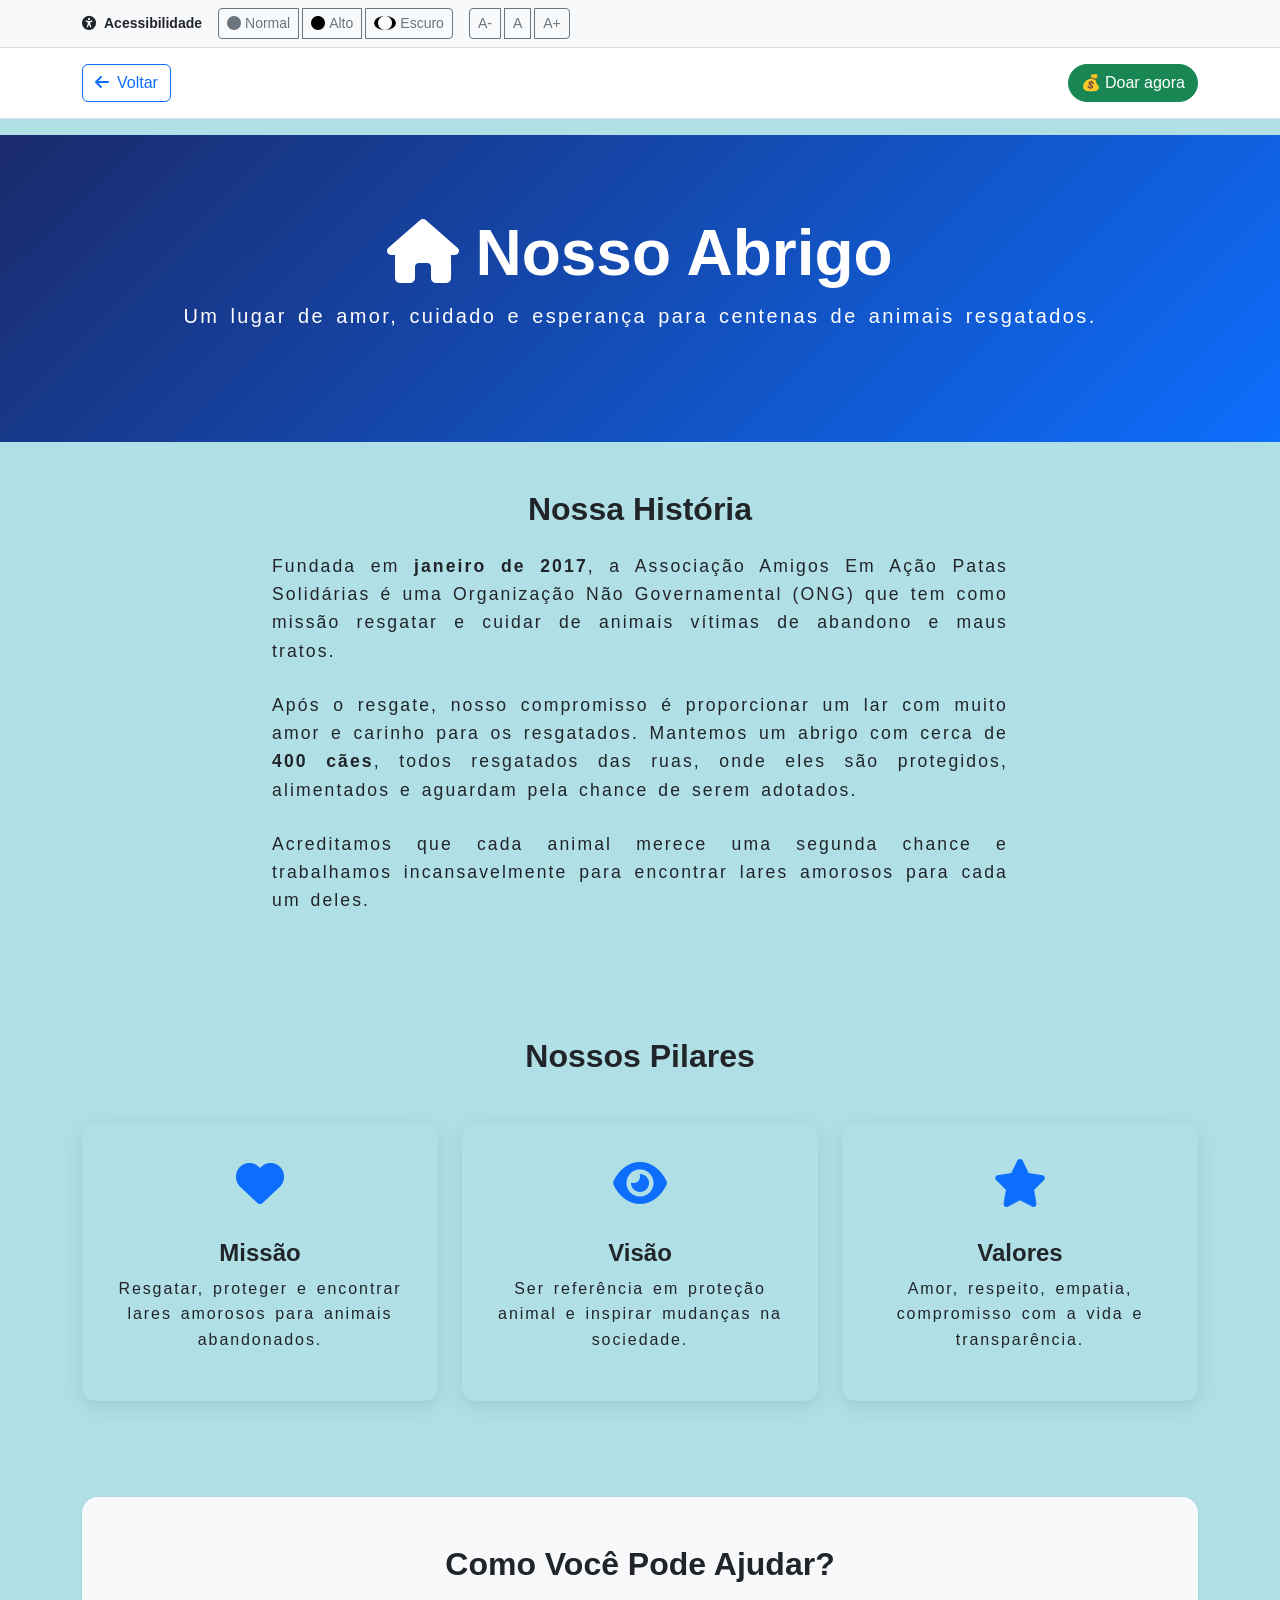
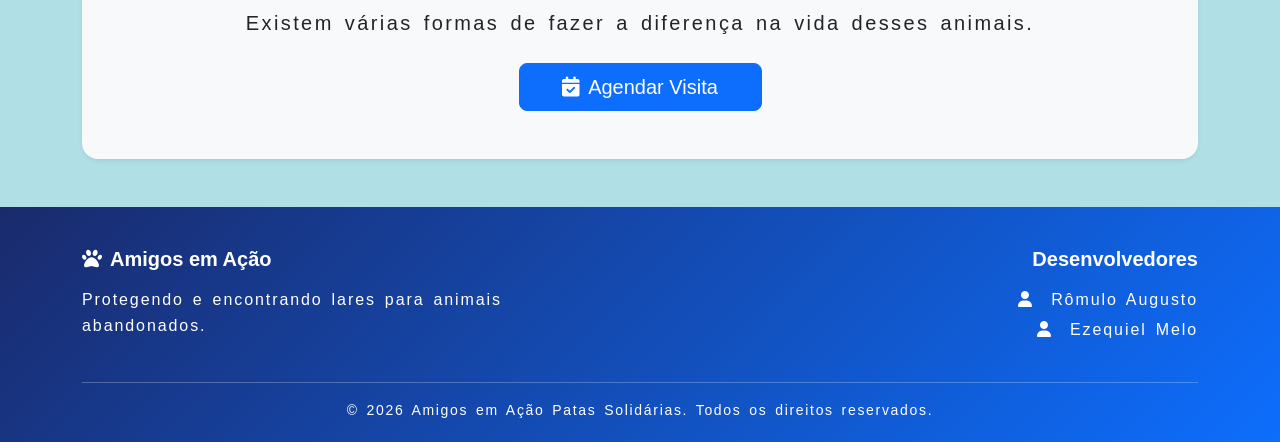
==== commit 99de979c: "Padronizando o radapé em todas as paginas" ====
--- a/abrigo.html
+++ b/abrigo.html
@@ -174,11 +174,19 @@
                     </h5>
                     <p>Protegendo e encontrando lares para animais abandonados.</p>
                 </div>
-                <div class="col-md-6 text-md-end">
-                    <h5 class="fw-bold mb-3">Contato</h5>
+                 <div class="col-md-6 text-md-end">
+                    <h5 class="fw-bold mb-3">Desenvolvedores</h5>
+                    <p class="mb-1">
+                        <i class="fas fa-user me-2"></i>
+                        <a href="https://rotydpd.github.io/meu-curriculo/" target="_blank" class="text-white text-decoration-none">
+                        Rômulo Augusto
+                        </a>
+                    </p>
                     <p>
-                        <i class="fas fa-phone me-2"></i>(11) 99999-9999<br>
-                        <i class="fas fa-envelope me-2"></i>contato@amigosemacao.org
+                        <i class="fas fa-user me-2"></i>
+                        <a href="https://emelocosta.github.io/curriculo/" target="_blank" class="text-white text-decoration-none">
+                        Ezequiel Melo
+                        </a>
                     </p>
                 </div>
             </div>
